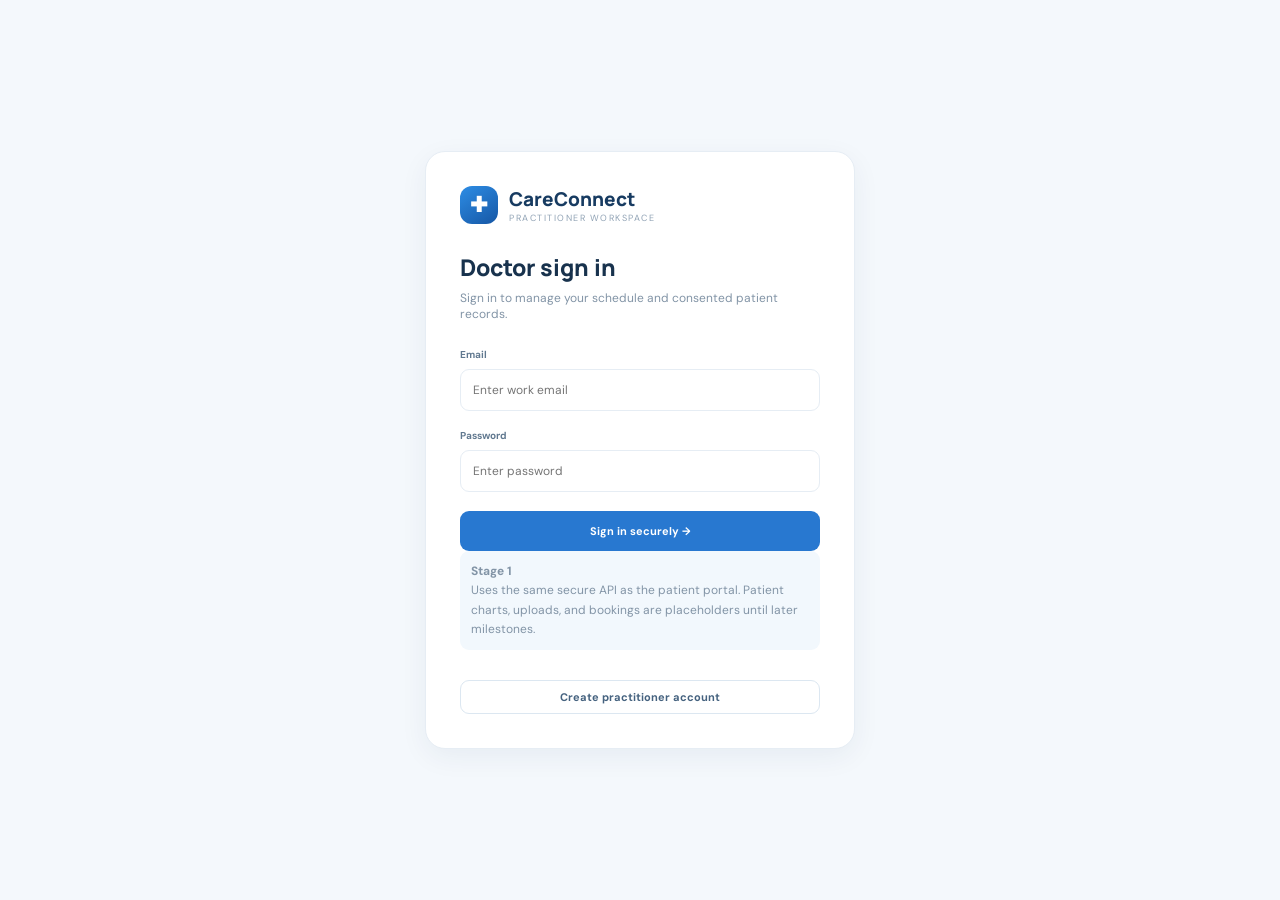
==== frontend/doctor/index.html @ 6f3dd636 "Add files via upload" ====
<!doctype html>
<html lang="en">
<head>
  <meta charset="utf-8">
  <meta name="viewport" content="width=device-width,initial-scale=1">
  <title>CareConnect — Doctor portal</title>
  <link rel="stylesheet" href="../shared/css/design.css">
</head>
<body>
  <a class="skip-link" href="#main">Skip to content</a>

  <div class="login" id="login" role="dialog" aria-labelledby="loginTitle">
    <form class="login-box" id="loginForm" novalidate>
      <div class="login-brand">
        <div class="logo" aria-hidden="true">✚</div>
        <div>
          <div class="login-brand-title">CareConnect</div>
          <span class="login-brand-sub">PRACTITIONER WORKSPACE</span>
        </div>
      </div>
      <h1 id="loginTitle">Doctor sign in</h1>
      <p>Sign in to manage your schedule and consented patient records.</p>
      <div class="auth-error" id="loginError" role="alert"></div>
      <label for="loginId">Email</label>
      <input id="loginId" type="email" autocomplete="username" placeholder="Enter work email" required>
      <label for="loginPass">Password</label>
      <input id="loginPass" type="password" autocomplete="current-password" placeholder="Enter password" required>
      <button class="primary" type="submit" id="loginSubmit">Sign in securely →</button>
      <p class="demo-hint"><b>Stage 1</b><br>Uses the same secure API as the patient portal. Patient charts, uploads, and bookings are placeholders until later milestones.</p>
      <button class="secondary full-width mt-10" type="button" id="showRegister">Create practitioner account</button>
    </form>
  </div>

  <div class="modal-back" id="registerModal" hidden>
    <form class="modal" id="registerForm" novalidate>
      <h3>Create practitioner account</h3>
      <p>Development-only self-registration. Passwords must be at least 12 characters.</p>
      <div class="auth-error" id="registerError" role="alert"></div>
      <div class="field">
        <label for="regEmail">Work email</label>
        <input id="regEmail" type="email" required>
      </div>
      <div class="field">
        <label for="regPassword">Password</label>
        <input id="regPassword" type="password" minlength="12" required>
      </div>
      <div class="modal-actions">
        <button class="secondary" type="button" id="cancelRegister">Cancel</button>
        <button class="primary" type="submit">Create account</button>
      </div>
    </form>
  </div>

  <div class="sidebar-backdrop" id="sidebarBackdrop" hidden></div>
  <div class="app" id="app" hidden>
    <aside class="sidebar" id="sidebar" aria-label="Doctor workspace">
      <div class="brand">
        <div class="logo" aria-hidden="true">✚</div>
        <div>
          <b>CareConnect</b>
          <small>PRACTITIONER</small>
        </div>
      </div>
      <div class="nav-label">WORKSPACE</div>
      <nav class="nav" aria-label="Workspace">
        <button type="button" class="active" data-page="dashboard" aria-current="page"><span class="ico" aria-hidden="true">▦</span> Today</button>
        <button type="button" data-page="schedule"><span class="ico" aria-hidden="true">▣</span> Schedule</button>
        <button type="button" data-page="patients"><span class="ico" aria-hidden="true">♙</span> Patients</button>
        <button type="button" data-page="records"><span class="ico" aria-hidden="true">▤</span> Clinical notes</button>
      </nav>
      <div class="nav-label">ACCOUNT</div>
      <nav class="nav" aria-label="Account">
        <button type="button" data-page="audit"><span class="ico" aria-hidden="true">♧</span> Access log</button>
        <button type="button" data-page="profile"><span class="ico" aria-hidden="true">◎</span> My profile</button>
      </nav>
      <div class="side-bottom">
        <div class="help">
          <b>Need help?</b>
          <p>Clinic operations support will connect in a later release.</p>
          <button type="button" id="supportBtn">Visit support centre</button>
        </div>
        <div class="profile-mini">
          <div class="avatar" id="miniAvatar">—</div>
          <div>
            <b id="miniName">Signed in</b>
            <small>Practitioner account</small>
          </div>
        </div>
      </div>
    </aside>

    <main class="main" id="main">
      <header class="topbar">
        <div class="topbar-left">
          <button class="icon-btn mobile-menu" type="button" id="menuBtn" aria-label="Open menu">☰</button>
          <div class="crumb">Workspace&nbsp; / &nbsp;<b id="crumb">Today</b></div>
        </div>
        <div class="top-actions">
          <span class="sub" id="topDate"></span>
          <div class="avatar" id="topAvatar">—</div>
          <button class="secondary" type="button" id="logoutBtn">Log out</button>
        </div>
      </header>
      <div class="content">
        <section class="page active" id="dashboard">
          <div class="welcome">
            <div>
              <div class="eyebrow">YOUR CLINIC DAY</div>
              <h1 id="welcomeTitle">Welcome</h1>
              <p>Review today’s schedule. Patient charts stay closed until consent APIs are live.</p>
            </div>
            <div class="date" id="welcomeDate"></div>
          </div>
          <div class="grid stats">
            <div class="card"><div class="stat"><small>Today’s visits</small><div class="symbol">▣</div></div><h2>—</h2><span class="sub">Waiting for schedule API</span></div>
            <div class="card"><div class="stat"><small>Pending requests</small><div class="symbol">▤</div></div><h2>—</h2><span class="sub">Waiting for booking API</span></div>
            <div class="card"><div class="stat"><small>Consented patients</small><div class="symbol">♙</div></div><h2>—</h2><span class="sub">Waiting for consent API</span></div>
            <div class="card"><div class="stat"><small>Unsigned notes</small><div class="symbol">✚</div></div><h2>—</h2><span class="sub">Waiting for encounter API</span></div>
          </div>
          <div class="card">
            <div class="card-head">
              <div>
                <h3>Today’s appointments</h3>
                <span class="sub">Live slots will appear after M7</span>
              </div>
            </div>
            <div id="todayStatus" class="status-banner empty">No visits loaded. The schedule API is a placeholder in M1.</div>
            <div id="todayList"></div>
          </div>
        </section>

        <section class="page" id="schedule">
          <div class="welcome">
            <div>
              <div class="eyebrow">CARE SCHEDULE</div>
              <h1>Schedule</h1>
              <p>Confirm, complete, or decline appointment requests.</p>
            </div>
          </div>
          <div id="scheduleStatus" class="status-banner empty">Schedule management is not implemented in M1.</div>
        </section>

        <section class="page" id="patients">
          <div class="welcome">
            <div>
              <div class="eyebrow">CONSENTED CARE</div>
              <h1>Patients</h1>
              <p>Only patients with an active consent grant will appear here.</p>
            </div>
          </div>
          <div id="patientsStatus" class="status-banner empty">Patient list waits for consent-aware APIs.</div>
        </section>

        <section class="page" id="records">
          <div class="welcome">
            <div>
              <div class="eyebrow">CLINICAL DOCUMENTATION</div>
              <h1>Clinical notes</h1>
              <p>Create encounters and upload documents after the FHIR and storage milestones.</p>
            </div>
          </div>
          <div id="notesStatus" class="status-banner empty">Clinical notes are not available in M1.</div>
        </section>

        <section class="page" id="audit">
          <div class="welcome">
            <div>
              <div class="eyebrow">ACCOUNTABLE ACCESS</div>
              <h1>Access log</h1>
              <p>Your authenticated account actions recorded by the API.</p>
            </div>
          </div>
          <div class="card">
            <div id="auditStatus" class="status-banner loading">Loading audit log…</div>
            <div id="auditRows"></div>
          </div>
        </section>

        <section class="page" id="profile">
          <div class="welcome">
            <div>
              <div class="eyebrow">PRACTITIONER IDENTITY</div>
              <h1>My profile</h1>
              <p>Account details from secure authentication. Clinic location comes later with PostGIS.</p>
            </div>
          </div>
          <div class="card profile-card">
            <div class="profile-head">
              <div class="avatar avatar-lg" id="profileAvatar">—</div>
              <div>
                <h3 class="profile-name" id="profileName">Practitioner</h3>
                <span class="sub" id="profileMeta"></span>
              </div>
            </div>
            <div class="grid profile-grid">
              <div><span class="sub">Email</span><b class="profile-value" id="profileEmail">—</b></div>
              <div><span class="sub">Role</span><b class="profile-value">Practitioner</b></div>
              <div><span class="sub">Specialty</span><b class="profile-value">Not on file</b></div>
              <div><span class="sub">Clinic</span><b class="profile-value">Not on file</b></div>
            </div>
          </div>
        </section>
      </div>
    </main>
  </div>
  <div class="toast" id="toast" role="status" aria-live="polite"></div>
  <script type="module" src="./js/app.js"></script>
</body>
</html>
---- frontend/shared/css/design.css ----
@import url("https://fonts.googleapis.com/css2?family=DM+Sans:wght@400;500;600;700&family=Manrope:wght@400;500;600;700;800&display=swap");

:root {
  --navy: #12345b;
  --blue: #2878d0;
  --cyan: #eaf5ff;
  --ink: #18324d;
  --muted: #71839a;
  --line: #e6edf4;
  --bg: #f5f8fc;
  --green: #15966a;
  --shadow: 0 8px 28px rgba(24, 57, 92, 0.06);
}

* { box-sizing: border-box; }

body {
  margin: 0;
  background: var(--bg);
  color: var(--ink);
  font-family: "DM Sans", sans-serif;
}

button, input, select, textarea { font: inherit; }
button { cursor: pointer; }

:focus-visible {
  outline: 2px solid var(--blue);
  outline-offset: 2px;
}

.skip-link {
  position: absolute;
  left: 12px;
  top: -40px;
  z-index: 40;
  background: var(--navy);
  color: #fff;
  padding: 8px 12px;
  border-radius: 8px;
}

.skip-link:focus { top: 12px; }

.app { display: flex; min-height: 100vh; }

.sidebar {
  width: 248px;
  background: #fff;
  border-right: 1px solid var(--line);
  padding: 26px 16px;
  position: fixed;
  inset: 0 auto 0 0;
  z-index: 4;
  display: flex;
  flex-direction: column;
}

.sidebar-backdrop {
  display: none;
  position: fixed;
  inset: 0;
  background: #0d27435c;
  z-index: 3;
}

.brand {
  display: flex;
  align-items: center;
  gap: 11px;
  padding: 0 12px 30px;
}

.logo {
  width: 38px;
  height: 38px;
  background: linear-gradient(145deg, #2d8de5, #1657a5);
  border-radius: 12px;
  color: white;
  display: grid;
  place-items: center;
  font-size: 21px;
  font-weight: 800;
}

.brand b {
  font: 800 18px Manrope;
  color: #173b61;
  letter-spacing: -0.5px;
}

.brand small {
  display: block;
  font-size: 10px;
  color: #8ba0b7;
  letter-spacing: 1.6px;
  margin-top: 2px;
}

.nav-label {
  font-size: 10px;
  font-weight: 700;
  letter-spacing: 1.5px;
  color: #9aabba;
  padding: 12px 13px 8px;
}

.nav { display: grid; gap: 5px; }

.nav button {
  border: 0;
  background: transparent;
  color: #6c8095;
  text-align: left;
  padding: 11px 13px;
  border-radius: 10px;
  display: flex;
  gap: 13px;
  align-items: center;
  font-size: 13px;
  font-weight: 600;
}

.nav button:hover,
.nav button.active {
  background: #edf6ff;
  color: #1e70c3;
}

.nav .ico { width: 19px; text-align: center; font-size: 16px; }

.side-bottom { margin-top: auto; }

.help {
  background: #f1f7fd;
  border-radius: 14px;
  padding: 15px;
  margin: 14px 4px;
}

.help b { font-size: 12px; }
.help p { font-size: 11px; color: var(--muted); line-height: 1.5; }
.help button {
  background: #fff;
  border: 1px solid #d9e9f7;
  color: #2878d0;
  padding: 8px 10px;
  border-radius: 8px;
  font-size: 11px;
  font-weight: 700;
}

.profile-mini {
  display: flex;
  align-items: center;
  gap: 10px;
  padding: 18px 8px 0;
  border-top: 1px solid var(--line);
}

.avatar {
  width: 36px;
  height: 36px;
  border-radius: 50%;
  background: #d9ebfb;
  color: #246eb6;
  display: grid;
  place-items: center;
  font-weight: 700;
}

.profile-mini b { font-size: 12px; }
.profile-mini small {
  display: block;
  color: var(--muted);
  font-size: 10px;
  margin-top: 3px;
}

.main {
  margin-left: 248px;
  width: calc(100% - 248px);
}

.topbar {
  height: 76px;
  background: #fff;
  border-bottom: 1px solid var(--line);
  display: flex;
  align-items: center;
  justify-content: space-between;
  padding: 0 34px;
  position: sticky;
  top: 0;
  z-index: 3;
}

.topbar-left { display: flex; align-items: center; gap: 13px; }
.crumb { font-size: 12px; color: #8a9bad; }
.crumb b { color: #294967; }
.top-actions { display: flex; align-items: center; gap: 18px; }

.icon-btn {
  border: 1px solid var(--line);
  background: #fff;
  width: 36px;
  height: 36px;
  border-radius: 10px;
  color: #68819a;
  position: relative;
}

.dot {
  position: absolute;
  width: 6px;
  height: 6px;
  background: #e36a67;
  border-radius: 50%;
  top: 7px;
  right: 7px;
}

.content { padding: 30px 34px 55px; max-width: 1500px; margin: auto; }

.welcome {
  display: flex;
  justify-content: space-between;
  align-items: flex-start;
  margin-bottom: 24px;
}

.eyebrow {
  font-size: 10px;
  font-weight: 700;
  letter-spacing: 1.5px;
  color: #3982c8;
  text-transform: uppercase;
}

.welcome h1 {
  font: 800 25px Manrope;
  margin: 7px 0 6px;
  letter-spacing: -0.7px;
}

.welcome p { margin: 0; color: var(--muted); font-size: 13px; }

.date {
  font-size: 11px;
  color: #8193a7;
  background: white;
  border: 1px solid var(--line);
  padding: 10px 13px;
  border-radius: 9px;
}

.grid { display: grid; gap: 17px; }
.stats { grid-template-columns: repeat(4, minmax(0, 1fr)); margin-bottom: 19px; }

.card {
  background: #fff;
  border: 1px solid var(--line);
  border-radius: 15px;
  padding: 19px;
  box-shadow: var(--shadow);
}

.stat { display: flex; justify-content: space-between; align-items: flex-start; }
.stat .symbol {
  width: 37px;
  height: 37px;
  border-radius: 11px;
  background: #edf6ff;
  color: #2679c9;
  display: grid;
  place-items: center;
  font-size: 17px;
}
.stat small { color: #8192a4; font-size: 11px; }
.stat h2 { font: 800 25px Manrope; margin: 12px 0 4px; }
.trend { font-size: 10px; color: var(--green); }

.layout {
  grid-template-columns: minmax(0, 1.55fr) minmax(280px, 0.9fr);
  align-items: start;
}

.card-head {
  display: flex;
  justify-content: space-between;
  align-items: center;
  margin-bottom: 16px;
}

.card-head h3 { font: 700 14px Manrope; margin: 0; }
.sub { font-size: 11px; color: #899bad; }

.link {
  border: 0;
  background: none;
  color: #2878d0;
  font-size: 11px;
  font-weight: 700;
}

.health-banner {
  background: linear-gradient(105deg, #123e6b, #1e73b8);
  color: white;
  border: 0;
  display: flex;
  align-items: center;
  justify-content: space-between;
  overflow: hidden;
  position: relative;
  margin-bottom: 18px;
}

.health-banner:after {
  content: "✚";
  position: absolute;
  font-size: 150px;
  color: #ffffff0c;
  right: 25%;
  top: -50px;
}

.health-banner h3 { font: 700 17px Manrope; margin: 7px 0; }
.health-banner p { font-size: 11px; color: #d2e6f7; margin: 0; }
.banner-eyebrow { color: #a9d8ff; }

.health-id { position: relative; z-index: 1; text-align: right; }
.health-id small { color: #c2dff5; font-size: 10px; }
.health-id b { display: block; font: 700 15px Manrope; margin: 6px 0; }
.health-id button {
  border: 1px solid #ffffff55;
  background: #ffffff15;
  color: white;
  border-radius: 7px;
  padding: 6px 9px;
  font-size: 10px;
}

.record-list, .activity-list { display: grid; gap: 0; }

.record-row, .activity-row {
  display: flex;
  align-items: center;
  gap: 12px;
  padding: 12px 0;
  border-bottom: 1px solid #eff3f7;
}

.record-row:last-child, .activity-row:last-child { border: 0; }

.file-ico {
  width: 35px;
  height: 35px;
  border-radius: 10px;
  background: #eff6fd;
  display: grid;
  place-items: center;
  color: #337ec1;
}

.record-row b, .activity-row b { font-size: 11px; display: block; }
.record-row small, .activity-row small {
  font-size: 10px;
  color: #8a9bad;
  display: block;
  margin-top: 4px;
}

.tag {
  margin-left: auto;
  font-size: 9px;
  font-weight: 700;
  padding: 5px 8px;
  border-radius: 20px;
  background: #eaf7f1;
  color: #16855f;
  white-space: nowrap;
}

.tag.blue { background: #edf5ff; color: #2878c7; }

.appointment {
  display: flex;
  gap: 12px;
  padding: 13px 0;
  border-bottom: 1px solid #eff3f7;
}

.appointment:last-child { border: 0; }

.cal {
  width: 43px;
  height: 45px;
  border-radius: 10px;
  background: #edf6ff;
  text-align: center;
  padding-top: 5px;
  color: #2878c7;
}

.cal b { font: 800 16px Manrope; display: block; }
.cal small { font-size: 9px; }
.appointment b { font-size: 11px; }
.appointment p { font-size: 10px; color: #8597a9; margin: 4px 0; }
.appointment .time { font-size: 10px; color: #397ebc; font-weight: 700; }

.vitals { grid-template-columns: repeat(4, 1fr); margin-top: 18px; }
.vital small { font-size: 10px; color: #8294a6; }
.vital b { display: block; font: 700 19px Manrope; margin: 7px 0 3px; }
.vital span { font-size: 9px; color: #91a0ae; }

.page { display: none; }
.page.active { display: block; }

.toolbar { display: flex; gap: 10px; align-items: center; margin: 17px 0; }

.search {
  border: 1px solid var(--line);
  border-radius: 9px;
  background: white;
  padding: 10px 12px;
  min-width: 220px;
  outline: none;
  font-size: 12px;
}

.primary {
  border: 0;
  border-radius: 9px;
  background: #2878d0;
  color: white;
  padding: 10px 15px;
  font-size: 11px;
  font-weight: 700;
}

.primary:disabled, .secondary:disabled { opacity: 0.6; cursor: not-allowed; }

.secondary {
  border: 1px solid #dce7f1;
  background: #fff;
  color: #45627f;
  border-radius: 9px;
  padding: 9px 13px;
  font-size: 11px;
  font-weight: 700;
}

.table { width: 100%; border-collapse: collapse; font-size: 11px; }
.table th {
  text-align: left;
  color: #91a0ae;
  font-size: 9px;
  letter-spacing: 0.7px;
  text-transform: uppercase;
  padding: 12px 9px;
  border-bottom: 1px solid var(--line);
}
.table td { padding: 14px 9px; border-bottom: 1px solid #eff3f7; }
.table tr:last-child td { border: 0; }

.person { display: flex; align-items: center; gap: 9px; }
.person .avatar { width: 30px; height: 30px; font-size: 10px; }
.person b { font-size: 11px; }
.muted { color: #8a9bad; }

.doctor-grid { grid-template-columns: repeat(3, minmax(0, 1fr)); }
.doctor-card { text-align: center; }
.doctor-pic {
  width: 58px;
  height: 58px;
  margin: 2px auto 10px;
  border-radius: 18px;
  background: #e6f2fc;
  color: #2678c7;
  display: grid;
  place-items: center;
  font-size: 22px;
}
.doctor-card h4 { font-size: 12px; margin: 0 0 4px; }
.doctor-card p { font-size: 10px; color: #8294a6; margin: 0 0 10px; }
.doctor-card .secondary { margin-top: 10px; }

.assistant { display: grid; grid-template-columns: 1fr 280px; gap: 17px; }
.chatbox { height: 440px; display: flex; flex-direction: column; }
.chatmessages { flex: 1; overflow: auto; padding: 6px 2px; }

.bubble {
  max-width: 82%;
  padding: 12px 14px;
  border-radius: 12px;
  background: #f0f6fc;
  font-size: 11px;
  line-height: 1.6;
  margin: 8px 0;
  color: #49627b;
}

.bubble.me { margin-left: auto; background: #2878d0; color: white; }

.chatinput {
  display: flex;
  gap: 8px;
  border-top: 1px solid var(--line);
  padding-top: 13px;
}

.chatinput input {
  flex: 1;
  min-width: 0;
  border: 1px solid var(--line);
  border-radius: 9px;
  padding: 11px;
  font-size: 11px;
  outline: none;
}

.notice {
  font-size: 10px;
  color: #8798a9;
  line-height: 1.55;
  background: #f7f9fb;
  padding: 12px;
  border-radius: 9px;
  margin-top: 14px;
}

.consent-row {
  display: flex;
  justify-content: space-between;
  align-items: center;
  padding: 14px 0;
  border-bottom: 1px solid #eff3f7;
  font-size: 11px;
}

.switch {
  width: 34px;
  height: 19px;
  border-radius: 20px;
  background: #d8e2eb;
  position: relative;
  border: 0;
}

.switch:after {
  content: "";
  position: absolute;
  left: 3px;
  top: 3px;
  width: 13px;
  height: 13px;
  background: white;
  border-radius: 50%;
  transition: 0.2s;
}

.switch.on { background: #2878d0; }
.switch.on:after { left: 18px; }

.modal-back {
  position: fixed;
  inset: 0;
  background: #0d27435c;
  z-index: 10;
  display: none;
  align-items: center;
  justify-content: center;
  padding: 20px;
}

.modal-back.show { display: flex; }

.modal {
  width: min(480px, 100%);
  background: white;
  border-radius: 16px;
  padding: 23px;
  box-shadow: 0 20px 70px #0c294455;
}

.modal h3 { font: 700 17px Manrope; margin: 0 0 6px; }
.modal p { font-size: 11px; color: #8294a6; margin: 0 0 18px; }

.field { display: grid; gap: 6px; margin: 12px 0; }
.field label { font-size: 10px; color: #637b91; font-weight: 700; }
.field input, .field select, .field textarea {
  width: 100%;
  border: 1px solid var(--line);
  border-radius: 8px;
  padding: 10px;
  font-size: 11px;
  outline: none;
}

.modal-actions { display: flex; justify-content: flex-end; gap: 8px; margin-top: 18px; }

.login {
  position: fixed;
  inset: 0;
  background: #f4f8fc;
  z-index: 20;
  display: flex;
  align-items: center;
  justify-content: center;
  padding: 20px;
}

.login[hidden], .app[hidden], .modal-back[hidden] { display: none !important; }

.login-box {
  width: min(430px, 100%);
  background: white;
  border: 1px solid var(--line);
  border-radius: 20px;
  padding: 34px;
  box-shadow: var(--shadow);
}

.login-brand { display: flex; align-items: center; gap: 11px; margin-bottom: 27px; }
.login-brand-title { font: 800 19px Manrope; color: #173b61; }
.login-brand-sub {
  display: block;
  color: #91a3b5;
  font-size: 9px;
  letter-spacing: 1.5px;
}

.login h1 { font: 800 23px Manrope; margin: 0 0 7px; }
.login p { font-size: 12px; color: #8294a6; margin: 0 0 20px; }
.login input {
  width: 100%;
  padding: 12px;
  border: 1px solid var(--line);
  border-radius: 9px;
  margin: 6px 0 12px;
  font-size: 12px;
}
.login label { font-size: 10px; color: #60788f; font-weight: 700; }
.login .primary { width: 100%; padding: 13px; margin-top: 7px; }

.demo-hint {
  background: #f2f8fd;
  padding: 11px;
  border-radius: 9px;
  font-size: 10px;
  color: #6f879d;
  margin-top: 17px;
  line-height: 1.6;
}

.auth-error {
  display: none;
  background: #fdeeee;
  color: #9b3a3a;
  border-radius: 9px;
  padding: 10px 12px;
  font-size: 11px;
  margin-bottom: 12px;
}

.auth-error.show { display: block; }

.mobile-menu { display: none; }
.mt-17 { margin-top: 17px; }
.mt-10 { margin-top: 10px; }
.full-width { width: 100%; }
.stack-card { background: #eff7ff; border-radius: 11px; padding: 15px; }
.stack-card .spark { font-size: 21px; color: #2878d0; }
.stack-title { font-size: 12px; }
.card-title-sm { font: 700 13px Manrope; margin: 0 0 13px; }
.profile-card { max-width: 760px; }
.profile-head {
  display: flex;
  align-items: center;
  gap: 15px;
  padding-bottom: 20px;
  border-bottom: 1px solid var(--line);
}
.avatar-lg { width: 55px; height: 55px; font-size: 18px; }
.profile-name { margin: 0 0 5px; font: 700 15px Manrope; }
.profile-grid {
  grid-template-columns: 1fr 1fr;
  gap: 20px;
  padding-top: 20px;
}
.profile-value { display: block; font-size: 12px; margin-top: 5px; }
.link-block { display: block; padding: 7px 0; }
.unit { font-size: 11px; }
.status-banner {
  font-size: 11px;
  padding: 10px 12px;
  border-radius: 9px;
  margin-bottom: 16px;
}
.status-banner.loading { background: #edf6ff; color: #2878c7; }
.status-banner.error { background: #fdeeee; color: #9b3a3a; }
.status-banner.empty { background: #f7f9fb; color: #8798a9; }
.sr-only {
  position: absolute;
  width: 1px;
  height: 1px;
  padding: 0;
  margin: -1px;
  overflow: hidden;
  clip: rect(0, 0, 0, 0);
  border: 0;
}
.gate {
  min-height: 100vh;
  display: flex;
  align-items: center;
  justify-content: center;
  gap: 18px;
  padding: 24px;
}
.gate-card { width: min(420px, 100%); text-align: left; }
.home-actions { display: flex; gap: 10px; margin-top: 16px; flex-wrap: wrap; }

.toast {
  position: fixed;
  bottom: 22px;
  right: 22px;
  background: #173d63;
  color: white;
  padding: 12px 17px;
  border-radius: 10px;
  font-size: 11px;
  box-shadow: var(--shadow);
  opacity: 0;
  pointer-events: none;
  transition: 0.2s;
  z-index: 30;
}

@media (max-width: 1050px) {
  .stats { grid-template-columns: repeat(2, 1fr); }
  .vitals { grid-template-columns: repeat(2, 1fr); }
  .doctor-grid { grid-template-columns: repeat(2, 1fr); }
  .profile-grid { grid-template-columns: 1fr; }
}

@media (max-width: 760px) {
  .sidebar {
    transform: translateX(-100%);
    transition: 0.2s;
  }
  .sidebar.open { transform: translateX(0); }
  .sidebar-backdrop.show { display: block; }
  .main { margin-left: 0; width: 100%; }
  .topbar { padding: 0 17px; height: 65px; }
  .mobile-menu { display: inline-block; }
  .content { padding: 22px 16px 40px; }
  .welcome { gap: 12px; flex-wrap: wrap; }
  .welcome h1 { font-size: 21px; }
  .date { display: none; }
  .layout, .assistant { grid-template-columns: 1fr; }
  .doctor-grid { grid-template-columns: 1fr 1fr; }
  .toolbar { flex-wrap: wrap; }
  .search { min-width: 100%; width: 100%; }
  .table-wrap { overflow: auto; }
  .table { min-width: 650px; }
  .health-banner { flex-direction: column; align-items: flex-start; gap: 16px; }
  .health-id { text-align: left; }
}

@media (max-width: 480px) {
  .stats, .vitals, .doctor-grid { grid-template-columns: 1fr; }
  .top-actions .sub { display: none; }
}

@media (prefers-reduced-motion: reduce) {
  * { transition: none !important; }
}
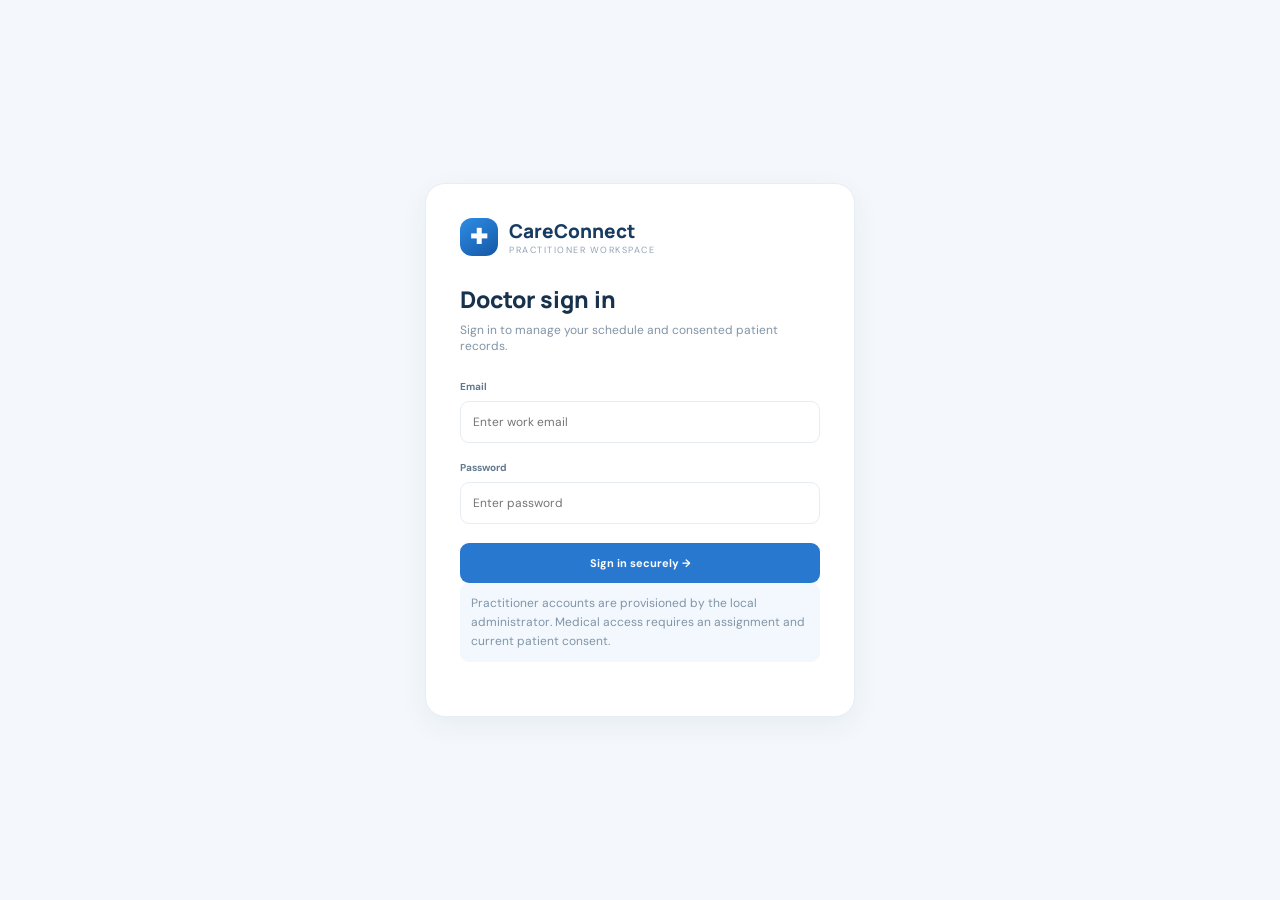
==== commit ac17b850: "feat(rag): add production-ready RAG backend, ERP access controls, and synthetic evaluation suite - I" ====
--- a/frontend/doctor/index.html
+++ b/frontend/doctor/index.html
@@ -26,28 +26,7 @@
       <label for="loginPass">Password</label>
       <input id="loginPass" type="password" autocomplete="current-password" placeholder="Enter password" required>
       <button class="primary" type="submit" id="loginSubmit">Sign in securely →</button>
-      <p class="demo-hint"><b>Stage 1</b><br>Uses the same secure API as the patient portal. Patient charts, uploads, and bookings are placeholders until later milestones.</p>
-      <button class="secondary full-width mt-10" type="button" id="showRegister">Create practitioner account</button>
-    </form>
-  </div>
-
-  <div class="modal-back" id="registerModal" hidden>
-    <form class="modal" id="registerForm" novalidate>
-      <h3>Create practitioner account</h3>
-      <p>Development-only self-registration. Passwords must be at least 12 characters.</p>
-      <div class="auth-error" id="registerError" role="alert"></div>
-      <div class="field">
-        <label for="regEmail">Work email</label>
-        <input id="regEmail" type="email" required>
-      </div>
-      <div class="field">
-        <label for="regPassword">Password</label>
-        <input id="regPassword" type="password" minlength="12" required>
-      </div>
-      <div class="modal-actions">
-        <button class="secondary" type="button" id="cancelRegister">Cancel</button>
-        <button class="primary" type="submit">Create account</button>
-      </div>
+      <p class="demo-hint">Practitioner accounts are provisioned by the local administrator. Medical access requires an assignment and current patient consent.</p>
     </form>
   </div>
 
@@ -63,10 +42,13 @@
       </div>
       <div class="nav-label">WORKSPACE</div>
       <nav class="nav" aria-label="Workspace">
-        <button type="button" class="active" data-page="dashboard" aria-current="page"><span class="ico" aria-hidden="true">▦</span> Today</button>
+        <button type="button" class="active" data-page="dashboard" aria-current="page"><span class="ico" aria-hidden="true">▦</span> Dashboard</button>
         <button type="button" data-page="schedule"><span class="ico" aria-hidden="true">▣</span> Schedule</button>
         <button type="button" data-page="patients"><span class="ico" aria-hidden="true">♙</span> Patients</button>
-        <button type="button" data-page="records"><span class="ico" aria-hidden="true">▤</span> Clinical notes</button>
+        <button type="button" data-page="history"><span class="ico" aria-hidden="true">▤</span> Medical history</button>
+        <button type="button" data-page="records"><span class="ico" aria-hidden="true">✚</span> Clinical notes</button>
+        <button type="button" data-page="reports"><span class="ico" aria-hidden="true">▤</span> Medical reports</button>
+        <button type="button" data-page="assistant"><span class="ico" aria-hidden="true">✧</span> AI assistant</button>
       </nav>
       <div class="nav-label">ACCOUNT</div>
       <nav class="nav" aria-label="Account">
@@ -76,8 +58,8 @@
       <div class="side-bottom">
         <div class="help">
           <b>Need help?</b>
-          <p>Clinic operations support will connect in a later release.</p>
-          <button type="button" id="supportBtn">Visit support centre</button>
+          <p>Select a consented patient before opening a chart or asking the assistant.</p>
+          <button type="button" id="supportBtn">Access guidance</button>
         </div>
         <div class="profile-mini">
           <div class="avatar" id="miniAvatar">—</div>
@@ -102,103 +84,53 @@
         </div>
       </header>
       <div class="content">
+        <div class="card">
+          <div class="field"><label for="selectedPatient">Patient chart context</label><select id="selectedPatient"><option value="">Choose an assigned, consented patient</option></select></div>
+          <p class="sub" id="patientContext">No patient selected. The assistant never searches all patients.</p>
+        </div>
         <section class="page active" id="dashboard">
-          <div class="welcome">
-            <div>
-              <div class="eyebrow">YOUR CLINIC DAY</div>
-              <h1 id="welcomeTitle">Welcome</h1>
-              <p>Review today’s schedule. Patient charts stay closed until consent APIs are live.</p>
-            </div>
-            <div class="date" id="welcomeDate"></div>
+          <div class="welcome"><div><div class="eyebrow">YOUR CLINIC DAY</div><h1 id="welcomeTitle">Welcome</h1><p>Assigned patients, appointments and authorized reports from your workspace.</p></div><div class="date" id="welcomeDate"></div></div>
+          <div id="dashboardStatus" class="status-banner loading" role="status">Loading dashboard…</div>
+          <div class="grid stats">
+            <div class="card"><div class="stat"><small>Assigned &amp; consented patients</small><div class="symbol">♙</div></div><h2 id="statPatients">—</h2><span class="sub">Current record access</span></div>
+            <div class="card"><div class="stat"><small>Today's appointments</small><div class="symbol">▣</div></div><h2 id="statToday">—</h2><span class="sub">Database schedule</span></div>
+            <div class="card"><div class="stat"><small>Upcoming appointments</small><div class="symbol">▣</div></div><h2 id="statUpcoming">—</h2><span class="sub">Active future visits</span></div>
+            <div class="card"><div class="stat"><small>Pending requests</small><div class="symbol">✚</div></div><h2 id="statPending">—</h2><span class="sub">Appointment requests</span></div>
           </div>
-          <div class="grid stats">
-            <div class="card"><div class="stat"><small>Today’s visits</small><div class="symbol">▣</div></div><h2>—</h2><span class="sub">Waiting for schedule API</span></div>
-            <div class="card"><div class="stat"><small>Pending requests</small><div class="symbol">▤</div></div><h2>—</h2><span class="sub">Waiting for booking API</span></div>
-            <div class="card"><div class="stat"><small>Consented patients</small><div class="symbol">♙</div></div><h2>—</h2><span class="sub">Waiting for consent API</span></div>
-            <div class="card"><div class="stat"><small>Unsigned notes</small><div class="symbol">✚</div></div><h2>—</h2><span class="sub">Waiting for encounter API</span></div>
-          </div>
-          <div class="card">
-            <div class="card-head">
-              <div>
-                <h3>Today’s appointments</h3>
-                <span class="sub">Live slots will appear after M7</span>
-              </div>
-            </div>
-            <div id="todayStatus" class="status-banner empty">No visits loaded. The schedule API is a placeholder in M1.</div>
-            <div id="todayList"></div>
-          </div>
+          <div class="grid layout"><div class="card"><div class="card-head"><h3>Appointment overview</h3></div><div id="todayList"></div></div><div class="card"><div class="card-head"><h3>Recent authorized reports</h3></div><div id="recentReports"></div></div></div>
         </section>
-
         <section class="page" id="schedule">
-          <div class="welcome">
-            <div>
-              <div class="eyebrow">CARE SCHEDULE</div>
-              <h1>Schedule</h1>
-              <p>Confirm, complete, or decline appointment requests.</p>
-            </div>
-          </div>
-          <div id="scheduleStatus" class="status-banner empty">Schedule management is not implemented in M1.</div>
+          <div class="welcome"><div><div class="eyebrow">CARE SCHEDULE</div><h1>Appointments</h1><p>Review your appointments and permitted status changes.</p></div><button class="secondary" id="refreshAppointments" type="button">Refresh</button></div>
+          <div id="scheduleStatus" class="status-banner empty" role="status"></div><div class="card table-wrap"><table class="table"><thead><tr><th>PATIENT</th><th>DATE / TIME</th><th>REASON</th><th>STATUS</th><th>ACTION</th></tr></thead><tbody id="appointmentRows"></tbody></table></div>
         </section>
-
         <section class="page" id="patients">
-          <div class="welcome">
-            <div>
-              <div class="eyebrow">CONSENTED CARE</div>
-              <h1>Patients</h1>
-              <p>Only patients with an active consent grant will appear here.</p>
-            </div>
-          </div>
-          <div id="patientsStatus" class="status-banner empty">Patient list waits for consent-aware APIs.</div>
+          <div class="welcome"><div><div class="eyebrow">CONSENTED CARE</div><h1>My patients</h1><p>Only assigned patients with current record-sharing consent appear.</p></div></div>
+          <form id="patientSearchForm" class="toolbar"><label class="sr-only" for="patientSearch">Search authorized patients</label><input class="search" id="patientSearch" placeholder="Search authorized patients by name"><button class="secondary" type="submit">Search</button><button class="secondary" type="button" id="refreshPatients">Refresh access</button></form>
+          <div id="patientsStatus" class="status-banner empty" role="status"></div><div class="card table-wrap"><table class="table"><thead><tr><th>PATIENT</th><th>DATE OF BIRTH</th><th>ACCESS SCOPE</th><th>CHART</th></tr></thead><tbody id="patientsRows"></tbody></table></div>
         </section>
-
+        <section class="page" id="history">
+          <div class="welcome"><div><div class="eyebrow">PATIENT CHART</div><h1>Medical history</h1><p>Chronological observations and clinical history for the selected patient.</p></div><button class="secondary" type="button" id="refreshHistory">Refresh</button></div>
+          <div id="historyStatus" class="status-banner empty" role="status">Select a patient.</div><div class="card" id="patientSummary"></div><div class="card" id="historyRows"></div>
+        </section>
         <section class="page" id="records">
-          <div class="welcome">
-            <div>
-              <div class="eyebrow">CLINICAL DOCUMENTATION</div>
-              <h1>Clinical notes</h1>
-              <p>Create encounters and upload documents after the FHIR and storage milestones.</p>
-            </div>
-          </div>
-          <div id="notesStatus" class="status-banner empty">Clinical notes are not available in M1.</div>
+          <div class="welcome"><div><div class="eyebrow">CLINICAL DOCUMENTATION</div><h1>Clinical notes</h1><p>Structured notes require clinical consent. Notes are not currently indexed by the AI assistant.</p></div></div>
+          <div id="notesStatus" class="status-banner empty" role="status">Select a patient.</div>
+          <form class="card" id="noteForm"><div class="field"><label for="noteAppointment">Related appointment (optional)</label><select id="noteAppointment"><option value="">No linked appointment</option></select></div><div class="field"><label for="noteContent">Clinical note</label><textarea id="noteContent" rows="5" maxlength="10000" required placeholder="Record observations and follow-up for the selected patient"></textarea></div><button class="primary" type="submit" id="saveNote">Save clinical note</button></form>
+          <div class="card" id="notesRows"></div>
         </section>
-
+        <section class="page" id="reports">
+          <div class="welcome"><div><div class="eyebrow">AUTHORIZED DOCUMENTS</div><h1>Medical reports</h1><p>Source links are checked again by the server when opened.</p></div><button class="secondary" type="button" id="refreshReports">Refresh</button></div>
+          <div id="reportsStatus" class="status-banner empty" role="status">Select a patient.</div><div class="card table-wrap"><table class="table"><thead><tr><th>REPORT</th><th>UPLOADED</th><th>INDEXING</th><th>SOURCE</th></tr></thead><tbody id="reportsRows"></tbody></table></div>
+        </section>
+        <section class="page" id="assistant">
+          <div class="welcome"><div><div class="eyebrow">EVIDENCE-GROUNDED SUPPORT</div><h1>Patient document assistant</h1><p>Answers use only this patient's authorized indexed reports. Review sources and use clinical judgement.</p></div></div>
+          <div class="card chatbox"><div class="card-head"><div><h3>CareConnect Assistant</h3><span class="sub" id="chatContext">Select a patient to begin.</span></div></div><div class="chatmessages" id="chatmessages" aria-live="polite"></div><form class="chatinput" id="chatForm"><label class="sr-only" for="chatInput">Question about the selected patient</label><input id="chatInput" maxlength="4000" placeholder="Ask about the selected patient's reports" required><button class="primary" type="submit" id="chatSend">Send ↑</button></form></div>
+        </section>
         <section class="page" id="audit">
-          <div class="welcome">
-            <div>
-              <div class="eyebrow">ACCOUNTABLE ACCESS</div>
-              <h1>Access log</h1>
-              <p>Your authenticated account actions recorded by the API.</p>
-            </div>
-          </div>
-          <div class="card">
-            <div id="auditStatus" class="status-banner loading">Loading audit log…</div>
-            <div id="auditRows"></div>
-          </div>
+          <div class="welcome"><div><div class="eyebrow">ACCOUNTABLE ACCESS</div><h1>Audit history</h1><p>Your authenticated account actions recorded by the API.</p></div><button class="secondary" id="refreshAudit" type="button">Refresh</button></div><div class="card"><div id="auditStatus" class="status-banner loading" role="status">Loading…</div><div id="auditRows"></div></div>
         </section>
-
         <section class="page" id="profile">
-          <div class="welcome">
-            <div>
-              <div class="eyebrow">PRACTITIONER IDENTITY</div>
-              <h1>My profile</h1>
-              <p>Account details from secure authentication. Clinic location comes later with PostGIS.</p>
-            </div>
-          </div>
-          <div class="card profile-card">
-            <div class="profile-head">
-              <div class="avatar avatar-lg" id="profileAvatar">—</div>
-              <div>
-                <h3 class="profile-name" id="profileName">Practitioner</h3>
-                <span class="sub" id="profileMeta"></span>
-              </div>
-            </div>
-            <div class="grid profile-grid">
-              <div><span class="sub">Email</span><b class="profile-value" id="profileEmail">—</b></div>
-              <div><span class="sub">Role</span><b class="profile-value">Practitioner</b></div>
-              <div><span class="sub">Specialty</span><b class="profile-value">Not on file</b></div>
-              <div><span class="sub">Clinic</span><b class="profile-value">Not on file</b></div>
-            </div>
-          </div>
+          <div class="welcome"><div><div class="eyebrow">PRACTITIONER IDENTITY</div><h1>My profile</h1><p>Provisioned practitioner profile from PostgreSQL.</p></div></div><div id="profileStatus" class="status-banner empty" role="status"></div><div class="card profile-card"><div class="profile-head"><div class="avatar avatar-lg" id="profileAvatar">—</div><div><h3 id="profileName" class="profile-name"></h3><span class="sub" id="profileMeta"></span></div></div><div class="grid profile-grid" id="profileFields"></div></div>
         </section>
       </div>
     </main>
--- a/frontend/shared/css/design.css
+++ b/frontend/shared/css/design.css
@@ -574,6 +574,9 @@
 }
 
 .modal-back.show { display: flex; }
+
+/* Registration must appear above the fixed login screen. */
+#registerModal { z-index: 30; }
 
 .modal {
   width: min(480px, 100%);
